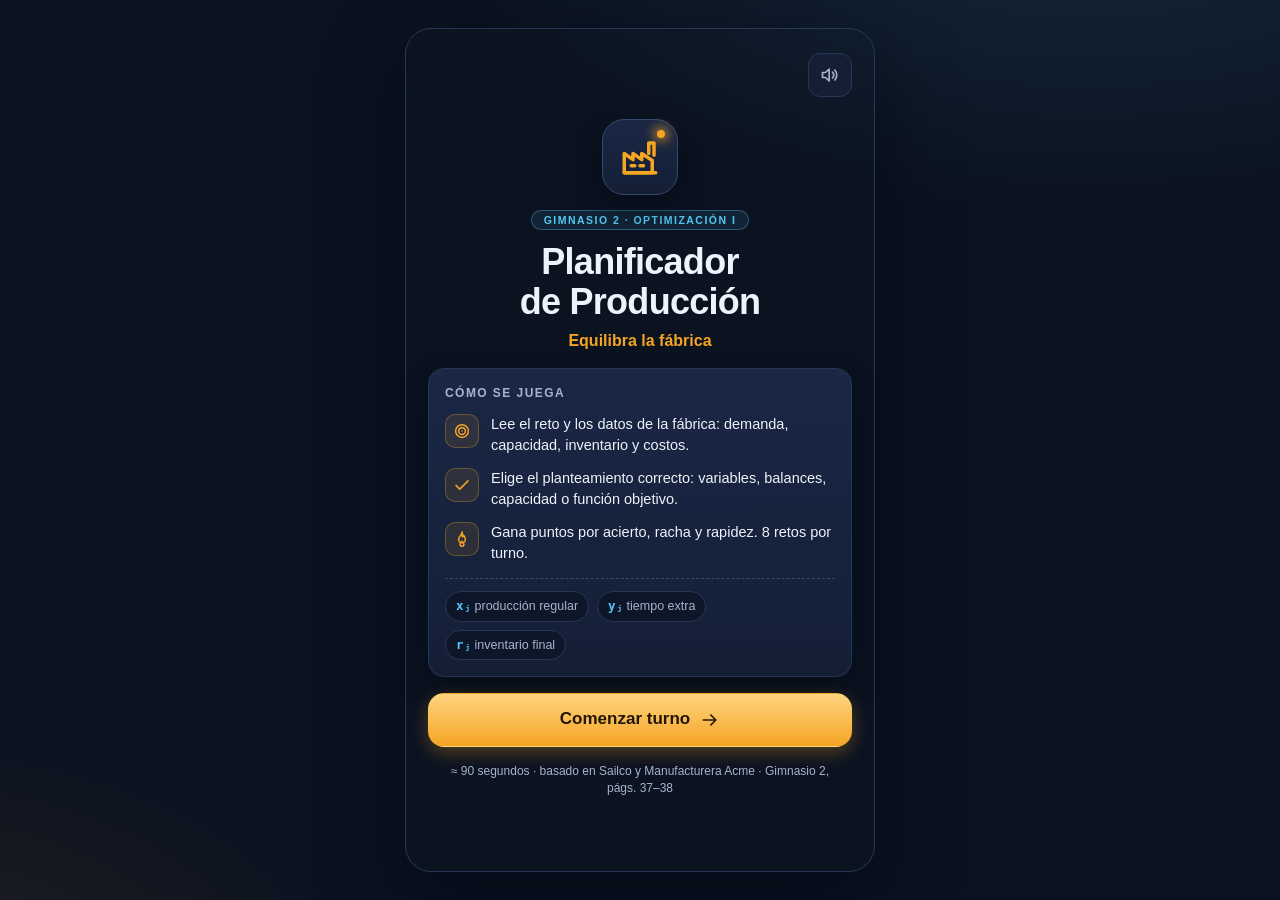
==== index.html @ 9deae7f7 "Planificador de Producción: microjuego del Gimnasio 2 (Sailco y Acme)" ====
<!DOCTYPE html>
<html lang="es">
<head>
  <meta charset="UTF-8" />
  <meta name="viewport" content="width=device-width, initial-scale=1.0, viewport-fit=cover" />
  <meta name="theme-color" content="#0b1220" />
  <meta name="description" content="Microjuego educativo de planeación de producción: equilibra la fábrica planteando variables, balances, capacidad y función objetivo. Gimnasio 2 · Optimización I." />
  <title>Planificador de Producción · Equilibra la fábrica</title>
  <link rel="icon" href="data:image/svg+xml,%3Csvg xmlns='http://www.w3.org/2000/svg' viewBox='0 0 24 24' fill='none' stroke='%23f5a524' stroke-width='2' stroke-linecap='round' stroke-linejoin='round'%3E%3Cpath d='M3 21V10l5 3.5V10l5 3.5V10l6 4v7z'/%3E%3Cpath d='M3 21h18'/%3E%3Cpath d='M17 10V4h3v7'/%3E%3C/svg%3E" />
  <link rel="stylesheet" href="styles.css" />
</head>
<body>

  <!-- ══════════ SPRITE DE ICONOS (SVG propio) ══════════ -->
  <svg xmlns="http://www.w3.org/2000/svg" style="display:none" aria-hidden="true">
    <symbol id="ic-fabrica" viewBox="0 0 24 24">
      <path d="M3 21V10l5 3.5V10l5 3.5V10l6 4v7z"/>
      <path d="M3 21h18"/>
      <path d="M17 10V4h3v7"/>
      <path d="M7 17h2M12 17h2"/>
    </symbol>
    <symbol id="ic-caja" viewBox="0 0 24 24">
      <path d="M21 8l-9-5-9 5v8l9 5 9-5V8z"/>
      <path d="M3 8l9 5 9-5"/>
      <path d="M12 13v8"/>
    </symbol>
    <symbol id="ic-camion" viewBox="0 0 24 24">
      <path d="M2 6h11v9H2z"/>
      <path d="M13 9h5l3 3.5V15h-8z"/>
      <circle cx="6.5" cy="17.5" r="1.8"/>
      <circle cx="16.5" cy="17.5" r="1.8"/>
    </symbol>
    <symbol id="ic-velocimetro" viewBox="0 0 24 24">
      <path d="M5 19a9 9 0 1 1 14 0"/>
      <path d="M12 13l4-4"/>
      <circle cx="12" cy="13" r="1.6"/>
    </symbol>
    <symbol id="ic-moneda" viewBox="0 0 24 24">
      <circle cx="12" cy="12" r="8"/>
      <path d="M12 7.5v9"/>
      <path d="M14.5 9.6c-.6-.8-1.5-1.3-2.5-1.3-1.4 0-2.5.8-2.5 1.8 0 2.6 5 1.4 5 4 0 1-1.1 1.8-2.5 1.8-1 0-1.9-.5-2.5-1.3"/>
    </symbol>
    <symbol id="ic-calendario" viewBox="0 0 24 24">
      <rect x="3" y="5" width="18" height="16" rx="2"/>
      <path d="M3 10h18M8 3v4M16 3v4"/>
    </symbol>
    <symbol id="ic-rayo" viewBox="0 0 24 24">
      <path d="M13 2L4.5 13.5H11L10 22l8.5-11.5H12L13 2z"/>
    </symbol>
    <symbol id="ic-tiempo" viewBox="0 0 24 24">
      <circle cx="12" cy="13.5" r="7.5"/>
      <path d="M12 13.5V9.5M10 2.5h4M12 2.5v3.5"/>
    </symbol>
    <symbol id="ic-sonido-on" viewBox="0 0 24 24">
      <path d="M11 5L6.5 9H3v6h3.5L11 19V5z"/>
      <path d="M15 8.6a5 5 0 0 1 0 6.8M17.8 6a9 9 0 0 1 0 12"/>
    </symbol>
    <symbol id="ic-sonido-off" viewBox="0 0 24 24">
      <path d="M11 5L6.5 9H3v6h3.5L11 19V5z"/>
      <path d="M16 9.5l5 5M21 9.5l-5 5"/>
    </symbol>
    <symbol id="ic-check" viewBox="0 0 24 24">
      <path d="M4 12.5l5 5L20 6.5"/>
    </symbol>
    <symbol id="ic-x" viewBox="0 0 24 24">
      <path d="M6 6l12 12M18 6L6 18"/>
    </symbol>
    <symbol id="ic-estrella" viewBox="0 0 24 24">
      <path d="M12 3l2.7 5.6 6.1.8-4.5 4.2 1.1 6-5.4-3-5.4 3 1.1-6L3.2 9.4l6.1-.8L12 3z"/>
    </symbol>
    <symbol id="ic-fuego" viewBox="0 0 24 24">
      <path d="M12 2.5c.8 3.8-4.5 5.6-4.5 10a4.5 4.5 0 0 0 9 0c0-2-1-3.6-2.1-5.2-.9 1.4-1.9 2-1.9 2s.6-4-.5-6.8z"/>
      <path d="M12 21.5a2.6 2.6 0 0 0 2.6-2.6c0-1.4-1.3-2.6-2.6-3.9-1.3 1.3-2.6 2.5-2.6 3.9A2.6 2.6 0 0 0 12 21.5z"/>
    </symbol>
    <symbol id="ic-trofeo" viewBox="0 0 24 24">
      <path d="M8 3h8v6a4 4 0 0 1-8 0V3z"/>
      <path d="M8 4.5H4.5a3.6 3.6 0 0 0 3.7 3.5M16 4.5h3.5a3.6 3.6 0 0 1-3.7 3.5"/>
      <path d="M12 13v3.5M8.5 20.5h7M10 16.5h4l.7 4H9.3l.7-4z"/>
    </symbol>
    <symbol id="ic-repetir" viewBox="0 0 24 24">
      <path d="M3.5 12a8.5 8.5 0 1 0 2.8-6.3"/>
      <path d="M3.5 4v5h5"/>
    </symbol>
    <symbol id="ic-flecha" viewBox="0 0 24 24">
      <path d="M4 12h14M13 6l6 6-6 6"/>
    </symbol>
    <symbol id="ic-diana" viewBox="0 0 24 24">
      <circle cx="12" cy="12" r="8.5"/>
      <circle cx="12" cy="12" r="4.5"/>
      <circle cx="12" cy="12" r="1" fill="currentColor" stroke="none"/>
    </symbol>
    <symbol id="ic-almacen" viewBox="0 0 24 24">
      <path d="M2 21V9l10-6 10 6v12"/>
      <path d="M2 21h20"/>
      <path d="M7 21v-7h10v7"/>
      <path d="M7 17h10"/>
    </symbol>
  </svg>

  <div class="app" id="app">

    <!-- ══════════ PANTALLA: INICIO ══════════ -->
    <section id="pantalla-inicio" class="pantalla" aria-label="Pantalla de inicio">
      <button id="btn-sonido-inicio" class="btn-sonido" aria-label="Activar o silenciar sonido" aria-pressed="true">
        <svg class="icono"><use href="#ic-sonido-on"/></svg>
      </button>

      <div class="inicio-cabecera">
        <div class="logo" aria-hidden="true">
          <svg class="icono logo-fabrica"><use href="#ic-fabrica"/></svg>
          <span class="logo-chispa" aria-hidden="true"></span>
        </div>
        <p class="cinta">GIMNASIO 2 · OPTIMIZACIÓN I</p>
        <h1>Planificador de&nbsp;Producción</h1>
        <p class="subtitulo">Equilibra la fábrica</p>
      </div>

      <div class="tarjeta reglas">
        <h2 class="tarjeta-titulo">Cómo se juega</h2>
        <ol class="pasos">
          <li>
            <span class="paso-icono" aria-hidden="true"><svg class="icono"><use href="#ic-diana"/></svg></span>
            <span>Lee el reto y los datos de la fábrica: demanda, capacidad, inventario y costos.</span>
          </li>
          <li>
            <span class="paso-icono" aria-hidden="true"><svg class="icono"><use href="#ic-check"/></svg></span>
            <span>Elige el planteamiento correcto: variables, balances, capacidad o función objetivo.</span>
          </li>
          <li>
            <span class="paso-icono" aria-hidden="true"><svg class="icono"><use href="#ic-fuego"/></svg></span>
            <span>Gana puntos por acierto, racha y rapidez. 8 retos por turno.</span>
          </li>
        </ol>
        <div class="leyenda" aria-label="Notación del modelo">
          <span class="leyenda-item"><b>xⱼ</b> producción regular</span>
          <span class="leyenda-item"><b>yⱼ</b> tiempo extra</span>
          <span class="leyenda-item"><b>rⱼ</b> inventario final</span>
        </div>
      </div>

      <button id="btn-comenzar" class="btn btn-primario">
        Comenzar turno
        <svg class="icono"><use href="#ic-flecha"/></svg>
      </button>
      <p class="nota-inicio">≈ 90 segundos · basado en Sailco y Manufacturera Acme · Gimnasio 2, págs. 37–38</p>
    </section>

    <!-- ══════════ PANTALLA: JUEGO ══════════ -->
    <section id="pantalla-juego" class="pantalla oculta" aria-label="Ronda de preguntas">
      <header class="barra">
        <div class="progreso" id="progreso" role="img" aria-label="Progreso de la partida"></div>
        <div class="metricas" aria-label="Marcador">
          <span class="metrica metrica-puntos" title="Puntos"><svg class="icono"><use href="#ic-moneda"/></svg><b id="m-puntos">0</b></span>
          <span class="metrica metrica-racha" title="Racha"><svg class="icono"><use href="#ic-fuego"/></svg><b id="m-racha">0</b></span>
          <span class="metrica metrica-tiempo" title="Tiempo"><svg class="icono"><use href="#ic-tiempo"/></svg><b id="m-tiempo">0:00</b></span>
        </div>
        <button id="btn-sonido" class="btn-sonido" aria-label="Activar o silenciar sonido" aria-pressed="true">
          <svg class="icono"><use href="#ic-sonido-on"/></svg>
        </button>
      </header>

      <!-- Escena de la fábrica -->
      <div class="escena" aria-hidden="true">
        <div class="escena-cielo">
          <svg class="fabrica" viewBox="0 0 100 78">
            <path class="fab-humo" d="M74 12c-2 2 2 4 0 6" />
            <rect class="fab-chimenea" x="71" y="14" width="7" height="18" rx="1"/>
            <path class="fab-cuerpo" d="M8 74V34l16 11V34l16 11V34l17 11v29z"/>
            <rect class="fab-puerta" x="16" y="58" width="10" height="16" rx="1"/>
            <rect class="fab-ventana" x="38" y="56" width="8" height="7" rx="1"/>
          </svg>
          <div class="cinta-transportadora">
            <div class="cinta-banda">
              <span class="caja-rodante caja-a"></span>
              <span class="caja-rodante caja-b"></span>
            </div>
          </div>
          <div class="almacen">
            <svg viewBox="0 0 100 78">
              <path class="alm-techo" d="M8 30L50 6l42 24"/>
              <path class="alm-cuerpo" d="M14 30h72v44H14z"/>
              <path class="alm-puerta" d="M26 74V44h48v30"/>
            </svg>
            <div class="almacen-cajas" id="almacen-cajas"></div>
            <span class="almacen-contador" id="almacen-contador">0</span>
          </div>
        </div>
        <div class="linea-tiempo" id="linea-tiempo"></div>
        <div class="chips" id="chips"></div>
      </div>

      <!-- Reto -->
      <main class="reto">
        <div class="reto-meta">
          <span class="reto-ronda" id="reto-ronda">Ronda 1 de 8</span>
          <span class="reto-tipo" id="reto-tipo">Variables</span>
        </div>
        <h2 class="pregunta" id="pregunta"></h2>
        <div class="opciones" id="opciones" role="group" aria-label="Opciones de respuesta"></div>
        <div class="feedback" id="feedback" aria-live="polite" hidden>
          <div class="feedback-icono" id="feedback-icono" aria-hidden="true"></div>
          <p class="feedback-texto" id="feedback-texto"></p>
          <button class="btn btn-siguiente" id="btn-siguiente">
            Siguiente
            <svg class="icono"><use href="#ic-flecha"/></svg>
          </button>
        </div>
      </main>
    </section>

    <!-- ══════════ PANTALLA: RESULTADO ══════════ -->
    <section id="pantalla-resultado" class="pantalla oculta" aria-label="Resultado de la partida">
      <div class="resultado-cabecera">
        <div class="trofeo" aria-hidden="true"><svg class="icono"><use href="#ic-trofeo"/></svg></div>
        <p class="cinta">TURNO COMPLETADO</p>
        <h2 class="resultado-titulo" id="resultado-titulo">Planificador en entrenamiento</h2>
      </div>

      <div class="marcador-final">
        <div class="puntaje-final">
          <span class="puntaje-numero" id="r-puntos">0</span>
          <span class="puntaje-etiqueta">puntos</span>
        </div>
        <div class="stats-final">
          <div class="stat"><svg class="icono"><use href="#ic-check"/></svg><b id="r-aciertos">0/8</b><span>aciertos</span></div>
          <div class="stat"><svg class="icono"><use href="#ic-fuego"/></svg><b id="r-racha">0</b><span>racha máx.</span></div>
          <div class="stat"><svg class="icono"><use href="#ic-tiempo"/></svg><b id="r-tiempo">0:00</b><span>tiempo</span></div>
        </div>
      </div>

      <div class="tarjeta repaso">
        <h3 class="tarjeta-titulo">Para recordar</h3>
        <p class="repaso-texto" id="repaso-texto"></p>
        <p class="repaso-formula" aria-label="Ecuación de balance">
          <span class="f f-larga">inventario anterior + producción = demanda + inventario final</span>
        </p>
      </div>

      <div class="acciones-finales">
        <button class="btn btn-primario" id="btn-repetir">
          <svg class="icono"><use href="#ic-repetir"/></svg>
          Jugar otra vez
        </button>
        <button class="btn btn-fantasma" id="btn-inicio">Volver al inicio</button>
      </div>
    </section>

  </div>

  <script src="data.js"></script>
  <script src="script.js"></script>
</body>
</html>
---- styles.css ----
/* ============================================================
   PLANIFICADOR DE PRODUCCIÓN — Hoja de estilos
   Mobile-first (390 × 844 de referencia) · tema "fábrica nocturna"
   ============================================================ */

:root {
  --bg: #0b1220;
  --bg-2: #0e1729;
  --panel: #141f36;
  --panel-2: #1a2745;
  --borde: #263755;
  --borde-fuerte: #35496e;
  --texto: #eef2fa;
  --texto-2: #a7b4cc;
  --ambar: #f5a524;
  --ambar-suave: #ffd47e;
  --cian: #53c6f5;
  --verde: #3ecf8e;
  --verde-oscuro: #0e3b2a;
  --rojo: #ff7a7a;
  --rojo-oscuro: #43181f;
  --radio: 16px;
  --radio-ch: 10px;
  --sombra: 0 10px 30px rgba(2, 6, 16, .45);
  --fuente: -apple-system, BlinkMacSystemFont, "Segoe UI", Roboto, "Helvetica Neue", Arial, sans-serif;
  --mono: ui-monospace, "SF Mono", SFMono-Regular, Menlo, Consolas, monospace;
}

* { box-sizing: border-box; margin: 0; padding: 0; }

html { height: 100%; }

body {
  min-height: 100dvh;
  font-family: var(--fuente);
  color: var(--texto);
  background:
    radial-gradient(1100px 500px at 85% -10%, rgba(83, 198, 245, .12), transparent 60%),
    radial-gradient(900px 480px at -10% 110%, rgba(245, 165, 36, .10), transparent 55%),
    var(--bg);
  -webkit-font-smoothing: antialiased;
  line-height: 1.45;
}

/* ---------- Contenedor de app (móvil primero) ---------- */
.app {
  width: 100%;
  max-width: 430px;
  margin: 0 auto;
  min-height: 100dvh;
  display: flex;
  flex-direction: column;
  padding: calc(env(safe-area-inset-top) + 10px) 16px calc(env(safe-area-inset-bottom) + 14px);
}

.pantalla { display: flex; flex-direction: column; flex: 1; gap: 14px; }
.oculta { display: none !important; }

/* ---------- Iconos ---------- */
.icono {
  width: 20px; height: 20px;
  fill: none; stroke: currentColor;
  stroke-width: 2; stroke-linecap: round; stroke-linejoin: round;
  flex: none;
}

/* ---------- Botones ---------- */
.btn {
  display: flex; align-items: center; justify-content: center; gap: 10px;
  width: 100%;
  min-height: 54px;
  padding: 12px 18px;
  font: 700 17px/1.2 var(--fuente);
  color: var(--texto);
  background: var(--panel-2);
  border: 1px solid var(--borde-fuerte);
  border-radius: var(--radio);
  cursor: pointer;
  transition: transform .12s ease, background .15s ease, border-color .15s ease;
}
.btn:active { transform: scale(.98); }

.btn-primario {
  background: linear-gradient(180deg, var(--ambar-suave), var(--ambar));
  border-color: transparent;
  color: #221604;
  box-shadow: 0 6px 18px rgba(245, 165, 36, .30);
}

.btn-fantasma {
  background: transparent;
  border-color: var(--borde-fuerte);
  color: var(--texto-2);
}

:focus-visible {
  outline: 3px solid var(--cian);
  outline-offset: 2px;
  border-radius: 6px;
}

/* ---------- Botón de sonido ---------- */
.btn-sonido {
  display: grid; place-items: center;
  width: 44px; height: 44px;
  color: var(--texto-2);
  background: var(--panel);
  border: 1px solid var(--borde);
  border-radius: 12px;
  cursor: pointer;
  flex: none;
}
.btn-sonido[aria-pressed="false"] { color: #6b7a95; }

/* ============================================================
   PANTALLA INICIO
   ============================================================ */
#pantalla-inicio { justify-content: center; gap: 16px; position: relative; }
#pantalla-inicio .btn-sonido { position: absolute; top: 2px; right: 0; }

.inicio-cabecera { text-align: center; padding-top: 18px; }

.logo {
  position: relative;
  display: grid; place-items: center;
  width: 76px; height: 76px;
  margin: 0 auto 12px;
  border-radius: 22px;
  color: var(--ambar);
  background: linear-gradient(180deg, var(--panel-2), var(--panel));
  border: 1px solid var(--borde-fuerte);
  box-shadow: var(--sombra);
}
.logo-fabrica { width: 42px; height: 42px; }
.logo-chispa {
  position: absolute; top: 10px; right: 12px;
  width: 8px; height: 8px; border-radius: 50%;
  background: var(--ambar);
  box-shadow: 0 0 12px 3px rgba(245, 165, 36, .8);
  animation: chispa 1.8s ease-in-out infinite;
}
@keyframes chispa { 0%, 100% { opacity: 1; } 50% { opacity: .25; } }

.cinta {
  display: inline-block;
  padding: 4px 12px;
  font: 800 10.5px/1 var(--fuente);
  letter-spacing: .14em;
  color: var(--cian);
  background: rgba(83, 198, 245, .10);
  border: 1px solid rgba(83, 198, 245, .35);
  border-radius: 999px;
  margin-bottom: 12px;
}

h1 {
  font-size: 31px;
  line-height: 1.12;
  letter-spacing: -.02em;
  font-weight: 800;
  text-wrap: balance;
}

.subtitulo {
  margin-top: 6px;
  font-size: 16px;
  font-weight: 600;
  color: var(--ambar);
}

.tarjeta {
  background: linear-gradient(180deg, var(--panel-2), var(--panel));
  border: 1px solid var(--borde);
  border-radius: var(--radio);
  padding: 16px;
  box-shadow: var(--sombra);
}

.tarjeta-titulo {
  font-size: 12px;
  font-weight: 800;
  letter-spacing: .12em;
  text-transform: uppercase;
  color: var(--texto-2);
  margin-bottom: 12px;
}

.pasos { list-style: none; display: flex; flex-direction: column; gap: 12px; }
.pasos li {
  display: flex; align-items: flex-start; gap: 12px;
  font-size: 14.5px; color: var(--texto);
}
.paso-icono {
  display: grid; place-items: center;
  width: 34px; height: 34px; flex: none;
  border-radius: 10px;
  color: var(--ambar);
  background: rgba(245, 165, 36, .10);
  border: 1px solid rgba(245, 165, 36, .30);
}
.paso-icono .icono { width: 18px; height: 18px; }

.leyenda {
  display: flex; flex-wrap: wrap; gap: 8px;
  margin-top: 14px; padding-top: 12px;
  border-top: 1px dashed var(--borde-fuerte);
}
.leyenda-item {
  font-size: 12.5px;
  color: var(--texto-2);
  background: var(--bg-2);
  border: 1px solid var(--borde);
  border-radius: 999px;
  padding: 5px 10px;
}
.leyenda-item b { color: var(--cian); font-family: var(--mono); font-weight: 700; }

.nota-inicio {
  text-align: center;
  font-size: 12px;
  color: var(--texto-2);
  padding: 0 8px;
}

/* ============================================================
   PANTALLA JUEGO
   ============================================================ */
#pantalla-juego { gap: 10px; }

.barra {
  display: flex; align-items: center; gap: 10px;
  min-height: 48px;
}

.progreso { display: flex; gap: 4px; flex: 1; min-width: 0; }
.progreso-dot {
  width: 11px; height: 11px;
  border-radius: 50%;
  background: var(--panel-2);
  border: 1.5px solid var(--borde-fuerte);
  transition: background .2s ease, border-color .2s ease, transform .2s ease;
}
.progreso-dot.actual { border-color: var(--ambar); transform: scale(1.25); }
.progreso-dot.ok { background: var(--verde); border-color: var(--verde); }
.progreso-dot.mal { background: var(--rojo); border-color: var(--rojo); }

.metricas { display: flex; gap: 5px; min-width: 0; }
.metrica {
  display: flex; align-items: center; gap: 3px;
  min-height: 30px;
  padding: 3px 6px;
  font-size: 12px;
  color: var(--texto);
  background: var(--panel);
  border: 1px solid var(--borde);
  border-radius: 999px;
  font-variant-numeric: tabular-nums;
}
.metrica .icono { width: 13px; height: 13px; }
.metrica-puntos { color: var(--ambar); }
.metrica-racha { color: var(--rojo); }
.metrica-tiempo { color: var(--cian); }

/* ---------- Escena de fábrica ---------- */
.escena { display: flex; flex-direction: column; gap: 8px; }

.escena-cielo {
  position: relative;
  display: flex; align-items: flex-end; gap: 8px;
  height: 108px;
  padding: 8px 10px 6px;
  border-radius: var(--radio);
  border: 1px solid var(--borde);
  background:
    linear-gradient(180deg, rgba(83, 198, 245, .07), rgba(245, 165, 36, .05) 60%, transparent),
    var(--bg-2);
  overflow: hidden;
}

.fabrica, .almacen { width: 88px; flex: none; position: relative; }
.fabrica svg, .almacen svg { display: block; width: 100%; height: auto; }

.fab-cuerpo { fill: #1c2a4a; stroke: var(--borde-fuerte); stroke-width: 1.5; }
.fab-chimenea { fill: #22335a; stroke: var(--borde-fuerte); stroke-width: 1.5; }
.fab-puerta { fill: var(--ambar); opacity: .85; }
.fab-ventana { fill: var(--cian); opacity: .8; }
.fab-humo { fill: none; stroke: #7f8fae; stroke-width: 2; opacity: .5; animation: humo 3s ease-in-out infinite; }
@keyframes humo { 0% { transform: translateY(2px); opacity: .5; } 50% { transform: translateY(-3px); opacity: .15; } 100% { transform: translateY(2px); opacity: .5; } }

.alm-techo { fill: none; stroke: var(--borde-fuerte); stroke-width: 2; }
.alm-cuerpo { fill: #1c2a4a; stroke: var(--borde-fuerte); stroke-width: 1.5; }
.alm-puerta { fill: #101b31; stroke: var(--borde-fuerte); stroke-width: 1.5; }

.almacen-cajas {
  position: absolute;
  left: 18%; bottom: 6%;
  width: 64%;
  display: grid;
  grid-template-columns: repeat(4, 1fr);
  gap: 2px;
}
.almacen-cajas .mini-caja {
  width: 100%; aspect-ratio: 1;
  background: linear-gradient(180deg, #d99a2b, #b57614);
  border: 1px solid #f0b95c;
  border-radius: 2.5px;
  animation: pop .3s ease;
}
@keyframes pop { 0% { transform: scale(.2); } 70% { transform: scale(1.15); } 100% { transform: scale(1); } }

.almacen-contador {
  position: absolute; top: 2px; right: 2px;
  min-width: 22px; height: 22px;
  display: grid; place-items: center;
  padding: 0 5px;
  font: 700 12px/1 var(--fuente);
  color: #221604;
  background: var(--ambar);
  border-radius: 999px;
}

.cinta-transportadora {
  flex: 1;
  align-self: flex-end;
  height: 34px;
  margin-bottom: 10px;
  display: flex; align-items: flex-end;
}
.cinta-banda {
  position: relative;
  width: 100%; height: 12px;
  border-radius: 999px;
  background:
    repeating-linear-gradient(90deg, #2c3d63 0 10px, #22304f 10px 20px);
  border: 1.5px solid var(--borde-fuerte);
  animation: banda 1.4s linear infinite;
}
@keyframes banda { to { background-position: 20px 0; } }

.caja-rodante {
  position: absolute;
  bottom: 100%; margin-bottom: 3px;
  width: 16px; height: 16px;
  background: linear-gradient(180deg, #d99a2b, #b57614);
  border: 1px solid #f0b95c;
  border-radius: 3px;
}
.caja-a { animation: rodar 5s linear infinite; }
.caja-b { animation: rodar 5s linear infinite 2.5s; }
@keyframes rodar {
  0% { left: -6%; opacity: 0; }
  8% { opacity: 1; }
  88% { opacity: 1; }
  100% { left: 100%; opacity: 0; }
}

/* ---------- Línea del tiempo ---------- */
.linea-tiempo {
  display: flex; gap: 5px;
  justify-content: center;
}
.periodo {
  flex: 1;
  min-width: 0;
  text-align: center;
  padding: 5px 2px;
  border-radius: var(--radio-ch);
  background: var(--panel);
  border: 1px solid var(--borde);
}
.periodo b { display: block; font-size: 10.5px; letter-spacing: .04em; color: var(--texto-2); }
.periodo span { display: block; font-size: 13px; font-weight: 700; color: var(--texto); font-variant-numeric: tabular-nums; }
.linea-tiempo.pegada .periodo { border-color: rgba(245, 165, 36, .4); }
.periodo-destacado { border-color: var(--ambar) !important; box-shadow: 0 0 0 1px var(--ambar) inset; }
.periodo-destacado b { color: var(--ambar); }

/* ---------- Chips de datos ---------- */
.chips { display: flex; flex-wrap: wrap; gap: 6px; }
.chip {
  display: flex; align-items: center; gap: 5px;
  min-height: 26px;
  padding: 3px 9px 3px 6px;
  font-size: 12px;
  color: var(--texto);
  background: var(--panel);
  border: 1px solid var(--borde);
  border-radius: 999px;
}
.chip .icono { width: 13px; height: 13px; color: var(--ambar); }
.chip span { color: var(--texto-2); }
.chip b { color: var(--texto); font-variant-numeric: tabular-nums; white-space: nowrap; }

/* ---------- Reto ---------- */
.reto {
  display: flex; flex-direction: column; gap: 10px;
  flex: 1;
}

.reto-meta {
  display: flex; align-items: center; justify-content: space-between; gap: 8px;
}
.reto-ronda { font-size: 12px; font-weight: 700; letter-spacing: .08em; text-transform: uppercase; color: var(--texto-2); }
.reto-tipo {
  font-size: 11.5px; font-weight: 800; letter-spacing: .06em; text-transform: uppercase;
  color: var(--cian);
  background: rgba(83, 198, 245, .10);
  border: 1px solid rgba(83, 198, 245, .35);
  border-radius: 999px;
  padding: 4px 10px;
}

.pregunta {
  font-size: 17px;
  line-height: 1.42;
  font-weight: 650;
  text-wrap: pretty;
}
.pregunta b { color: var(--ambar-suave); }

.opciones { display: flex; flex-direction: column; gap: 9px; }

.opcion {
  display: flex; align-items: center; gap: 12px;
  width: 100%;
  min-height: 54px;
  padding: 11px 13px;
  text-align: left;
  font: 500 15px/1.35 var(--fuente);
  color: var(--texto);
  background: var(--panel);
  border: 1.5px solid var(--borde-fuerte);
  border-radius: var(--radio);
  cursor: pointer;
  transition: transform .1s ease, border-color .15s ease, background .15s ease;
}
.opcion:active { transform: scale(.985); }
.opcion .letra {
  display: grid; place-items: center;
  width: 30px; height: 30px; flex: none;
  font: 800 14px/1 var(--fuente);
  color: var(--cian);
  background: rgba(83, 198, 245, .10);
  border: 1.5px solid rgba(83, 198, 245, .4);
  border-radius: 9px;
}
.opcion .opcion-texto { flex: 1; min-width: 0; overflow-wrap: break-word; }
.opcion .opcion-ico { width: 22px; height: 22px; flex: none; visibility: hidden; }
.opcion .f {
  display: block;
  font-family: var(--mono);
  font-size: 13.5px;
  letter-spacing: -.01em;
}
.opcion.correcta {
  border-color: var(--verde);
  background: var(--verde-oscuro);
}
.opcion.correcta .letra { color: var(--verde); border-color: var(--verde); background: rgba(62, 207, 142, .12); }
.opcion.incorrecta {
  border-color: var(--rojo);
  background: var(--rojo-oscuro);
  animation: sacudir .35s ease;
}
.opcion.incorrecta .letra { color: var(--rojo); border-color: var(--rojo); background: rgba(255, 122, 122, .12); }
.opcion:disabled { cursor: default; opacity: .92; }
.opcion.atenuada { opacity: .55; }

@keyframes sacudir {
  0%, 100% { transform: translateX(0); }
  25% { transform: translateX(-5px); }
  75% { transform: translateX(5px); }
}

/* ---------- Feedback ---------- */
.feedback {
  display: flex; flex-wrap: wrap; align-items: center; gap: 10px;
  padding: 12px;
  border-radius: var(--radio);
  border: 1.5px solid var(--borde-fuerte);
  background: var(--panel);
  animation: subir .25s ease;
}
.feedback.acierto { border-color: var(--verde); background: var(--verde-oscuro); }
.feedback.fallo { border-color: var(--rojo); background: var(--rojo-oscuro); }

@keyframes subir { from { opacity: 0; transform: translateY(8px); } to { opacity: 1; transform: none; } }

.feedback-icono { display: grid; place-items: center; width: 34px; height: 34px; flex: none; border-radius: 50%; }
.feedback.acierto .feedback-icono { color: var(--verde); background: rgba(62, 207, 142, .15); }
.feedback.fallo .feedback-icono { color: var(--rojo); background: rgba(255, 122, 122, .15); }
.feedback-icono .icono { width: 19px; height: 19px; }

.feedback-texto {
  flex: 1 1 180px;
  min-width: 0;
  font-size: 13.5px;
  line-height: 1.4;
}

.btn-siguiente {
  flex-basis: 100%;
  min-height: 50px;
}

/* ============================================================
   PANTALLA RESULTADO
   ============================================================ */
#pantalla-resultado { justify-content: center; gap: 16px; text-align: center; }

.resultado-cabecera { display: flex; flex-direction: column; align-items: center; gap: 10px; }
.trofeo {
  display: grid; place-items: center;
  width: 78px; height: 78px;
  color: var(--ambar);
  background: linear-gradient(180deg, var(--panel-2), var(--panel));
  border: 1px solid var(--borde-fuerte);
  border-radius: 50%;
  box-shadow: 0 0 34px rgba(245, 165, 36, .25);
}
.trofeo .icono { width: 40px; height: 40px; }
.resultado-titulo { font-size: 24px; font-weight: 800; letter-spacing: -.01em; text-wrap: balance; }

.marcador-final {
  background: linear-gradient(180deg, var(--panel-2), var(--panel));
  border: 1px solid var(--borde);
  border-radius: var(--radio);
  padding: 18px 16px;
  box-shadow: var(--sombra);
}
.puntaje-final { display: flex; flex-direction: column; margin-bottom: 14px; }
.puntaje-numero { font-size: 46px; font-weight: 800; color: var(--ambar); line-height: 1; font-variant-numeric: tabular-nums; }
.puntaje-etiqueta { font-size: 12px; letter-spacing: .12em; text-transform: uppercase; color: var(--texto-2); margin-top: 4px; }

.stats-final { display: grid; grid-template-columns: repeat(3, 1fr); gap: 8px; }
.stat {
  display: flex; flex-direction: column; align-items: center; gap: 2px;
  padding: 10px 4px;
  background: var(--bg-2);
  border: 1px solid var(--borde);
  border-radius: var(--radio-ch);
  font-size: 12px; color: var(--texto-2);
}
.stat .icono { width: 16px; height: 16px; color: var(--cian); margin-bottom: 2px; }
.stat b { font-size: 17px; color: var(--texto); font-variant-numeric: tabular-nums; }

.repaso { text-align: left; }
.repaso-texto { font-size: 14px; color: var(--texto); margin-bottom: 10px; }
.repaso-formula .f {
  display: block;
  font-family: var(--mono);
  font-size: 12.5px;
  line-height: 1.5;
  color: var(--ambar-suave);
  background: var(--bg-2);
  border: 1px dashed var(--borde-fuerte);
  border-radius: var(--radio-ch);
  padding: 9px 11px;
}

.acciones-finales { display: flex; flex-direction: column; gap: 9px; }

/* ---------- Confeti sutil ---------- */
.confeti {
  position: fixed;
  top: -12px;
  width: 8px; height: 14px;
  border-radius: 2px;
  opacity: 0;
  z-index: 5;
  pointer-events: none;
  animation: caer linear forwards;
}
@keyframes caer {
  0% { transform: translateY(0) rotate(0deg); opacity: 1; }
  100% { transform: translateY(105dvh) rotate(540deg); opacity: 0; }
}

/* ============================================================
   ESCRITORIO
   ============================================================ */
@media (min-width: 768px) {
  body { padding: 28px 0; }
  .app {
    max-width: 470px;
    min-height: calc(100dvh - 56px);
    border: 1px solid var(--borde);
    border-radius: 26px;
    padding: 22px 22px 24px;
    box-shadow: 0 30px 80px rgba(2, 6, 16, .55);
  }
  h1 { font-size: 36px; }
  .escena-cielo { height: 122px; }
  .fabrica, .almacen { width: 100px; }
}

/* ============================================================
   ACCESIBILIDAD · movimiento reducido
   ============================================================ */
@media (prefers-reduced-motion: reduce) {
  *, *::before, *::after {
    animation-duration: .01ms !important;
    animation-iteration-count: 1 !important;
    transition-duration: .01ms !important;
  }
  .caja-rodante, .fab-humo { animation: none !important; }
  .confeti { display: none !important; }
}
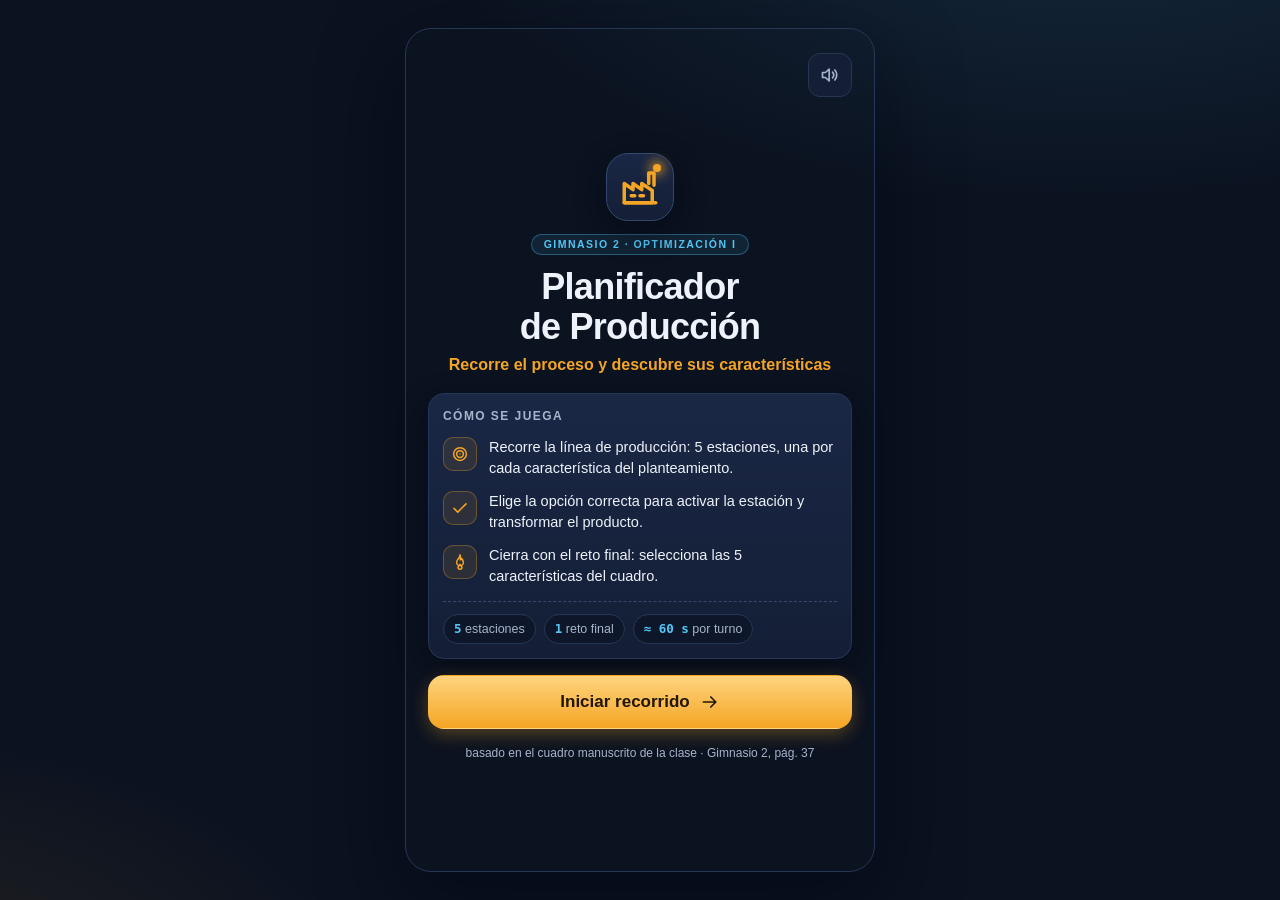
==== commit 9b5b5e37: "Corrección pedagógica: juego enfocado en las 5 características del cuadro (pág. 37)" ====
--- a/index.html
+++ b/index.html
@@ -112,7 +112,7 @@
         </div>
         <p class="cinta">GIMNASIO 2 · OPTIMIZACIÓN I</p>
         <h1>Planificador de&nbsp;Producción</h1>
-        <p class="subtitulo">Equilibra la fábrica</p>
+        <p class="subtitulo">Recorre el proceso y descubre sus características</p>
       </div>
 
       <div class="tarjeta reglas">
@@ -120,29 +120,29 @@
         <ol class="pasos">
           <li>
             <span class="paso-icono" aria-hidden="true"><svg class="icono"><use href="#ic-diana"/></svg></span>
-            <span>Lee el reto y los datos de la fábrica: demanda, capacidad, inventario y costos.</span>
+            <span>Recorre la línea de producción: 5 estaciones, una por cada característica del planteamiento.</span>
           </li>
           <li>
             <span class="paso-icono" aria-hidden="true"><svg class="icono"><use href="#ic-check"/></svg></span>
-            <span>Elige el planteamiento correcto: variables, balances, capacidad o función objetivo.</span>
+            <span>Elige la opción correcta para activar la estación y transformar el producto.</span>
           </li>
           <li>
             <span class="paso-icono" aria-hidden="true"><svg class="icono"><use href="#ic-fuego"/></svg></span>
-            <span>Gana puntos por acierto, racha y rapidez. 8 retos por turno.</span>
+            <span>Cierra con el reto final: selecciona las 5 características del cuadro.</span>
           </li>
         </ol>
-        <div class="leyenda" aria-label="Notación del modelo">
-          <span class="leyenda-item"><b>xⱼ</b> producción regular</span>
-          <span class="leyenda-item"><b>yⱼ</b> tiempo extra</span>
-          <span class="leyenda-item"><b>rⱼ</b> inventario final</span>
+        <div class="leyenda" aria-label="Contenido de la partida">
+          <span class="leyenda-item"><b>5</b> estaciones</span>
+          <span class="leyenda-item"><b>1</b> reto final</span>
+          <span class="leyenda-item"><b>≈ 60 s</b> por turno</span>
         </div>
       </div>
 
       <button id="btn-comenzar" class="btn btn-primario">
-        Comenzar turno
+        Iniciar recorrido
         <svg class="icono"><use href="#ic-flecha"/></svg>
       </button>
-      <p class="nota-inicio">≈ 90 segundos · basado en Sailco y Manufacturera Acme · Gimnasio 2, págs. 37–38</p>
+      <p class="nota-inicio">basado en el cuadro manuscrito de la clase · Gimnasio 2, pág. 37</p>
     </section>
 
     <!-- ══════════ PANTALLA: JUEGO ══════════ -->
@@ -185,18 +185,30 @@
             <span class="almacen-contador" id="almacen-contador">0</span>
           </div>
         </div>
-        <div class="linea-tiempo" id="linea-tiempo"></div>
+        <div class="linea-estaciones" id="estaciones" role="img" aria-label="Línea de producción con 5 estaciones"></div>
         <div class="chips" id="chips"></div>
       </div>
 
       <!-- Reto -->
       <main class="reto">
         <div class="reto-meta">
-          <span class="reto-ronda" id="reto-ronda">Ronda 1 de 8</span>
-          <span class="reto-tipo" id="reto-tipo">Variables</span>
+          <span class="reto-ronda" id="reto-ronda">Estación 1 de 5</span>
+          <span class="reto-tipo" id="reto-tipo">Transformación</span>
         </div>
         <h2 class="pregunta" id="pregunta"></h2>
         <div class="opciones" id="opciones" role="group" aria-label="Opciones de respuesta"></div>
+
+        <!-- Reto final: memoria del cuadro -->
+        <div id="reto-final" hidden>
+          <h3 class="cuadro-titulo" id="cuadro-titulo">PLANTEAMIENTO DE PROCESO DE PRODUCCIÓN</h3>
+          <p class="cuadro-instr" id="cuadro-instr"></p>
+          <div class="tarjetas" id="tarjetas" role="group" aria-label="Tarjetas de características"></div>
+          <button class="btn btn-primario" id="btn-confirmar" disabled>
+            Confirmar selección
+            <svg class="icono"><use href="#ic-check"/></svg>
+          </button>
+        </div>
+
         <div class="feedback" id="feedback" aria-live="polite" hidden>
           <div class="feedback-icono" id="feedback-icono" aria-hidden="true"></div>
           <p class="feedback-texto" id="feedback-texto"></p>
@@ -212,8 +224,9 @@
     <section id="pantalla-resultado" class="pantalla oculta" aria-label="Resultado de la partida">
       <div class="resultado-cabecera">
         <div class="trofeo" aria-hidden="true"><svg class="icono"><use href="#ic-trofeo"/></svg></div>
-        <p class="cinta">TURNO COMPLETADO</p>
-        <h2 class="resultado-titulo" id="resultado-titulo">Planificador en entrenamiento</h2>
+        <p class="cinta cinta-exito">¡PROCESO COMPLETADO!</p>
+        <h2 class="resultado-titulo" id="resultado-titulo">Proceso dominado</h2>
+        <p class="resultado-sub" id="resultado-sub"></p>
       </div>
 
       <div class="marcador-final">
@@ -222,18 +235,16 @@
           <span class="puntaje-etiqueta">puntos</span>
         </div>
         <div class="stats-final">
-          <div class="stat"><svg class="icono"><use href="#ic-check"/></svg><b id="r-aciertos">0/8</b><span>aciertos</span></div>
+          <div class="stat"><svg class="icono"><use href="#ic-check"/></svg><b id="r-aciertos">0/6</b><span>aciertos</span></div>
           <div class="stat"><svg class="icono"><use href="#ic-fuego"/></svg><b id="r-racha">0</b><span>racha máx.</span></div>
           <div class="stat"><svg class="icono"><use href="#ic-tiempo"/></svg><b id="r-tiempo">0:00</b><span>tiempo</span></div>
         </div>
       </div>
 
       <div class="tarjeta repaso">
-        <h3 class="tarjeta-titulo">Para recordar</h3>
-        <p class="repaso-texto" id="repaso-texto"></p>
-        <p class="repaso-formula" aria-label="Ecuación de balance">
-          <span class="f f-larga">inventario anterior + producción = demanda + inventario final</span>
-        </p>
+        <h3 class="tarjeta-titulo">El cuadro que sabes llenar</h3>
+        <p class="cuadro-centro">Planteamiento de Proceso de Producción</p>
+        <ul class="cuadro-lista" id="cuadro-lista"></ul>
       </div>
 
       <div class="acciones-finales">
--- a/styles.css
+++ b/styles.css
@@ -28,6 +28,8 @@
 
 * { box-sizing: border-box; margin: 0; padding: 0; }
 
+[hidden] { display: none !important; }
+
 html { height: 100%; }
 
 body {
@@ -123,8 +125,8 @@
 .logo {
   position: relative;
   display: grid; place-items: center;
-  width: 76px; height: 76px;
-  margin: 0 auto 12px;
+  width: 68px; height: 68px;
+  margin: 0 auto 10px;
   border-radius: 22px;
   color: var(--ambar);
   background: linear-gradient(180deg, var(--panel-2), var(--panel));
@@ -152,6 +154,11 @@
   border-radius: 999px;
   margin-bottom: 12px;
 }
+.cinta-exito {
+  color: var(--verde);
+  background: rgba(62, 207, 142, .10);
+  border-color: rgba(62, 207, 142, .4);
+}
 
 h1 {
   font-size: 31px;
@@ -172,7 +179,7 @@
   background: linear-gradient(180deg, var(--panel-2), var(--panel));
   border: 1px solid var(--borde);
   border-radius: var(--radio);
-  padding: 16px;
+  padding: 14px;
   box-shadow: var(--sombra);
 }
 
@@ -225,11 +232,11 @@
 /* ============================================================
    PANTALLA JUEGO
    ============================================================ */
-#pantalla-juego { gap: 10px; }
+#pantalla-juego { gap: 8px; }
 
 .barra {
   display: flex; align-items: center; gap: 10px;
-  min-height: 48px;
+  min-height: 44px;
 }
 
 .progreso { display: flex; gap: 4px; flex: 1; min-width: 0; }
@@ -262,12 +269,12 @@
 .metrica-tiempo { color: var(--cian); }
 
 /* ---------- Escena de fábrica ---------- */
-.escena { display: flex; flex-direction: column; gap: 8px; }
+.escena { display: flex; flex-direction: column; gap: 6px; }
 
 .escena-cielo {
   position: relative;
   display: flex; align-items: flex-end; gap: 8px;
-  height: 108px;
+  height: 98px;
   padding: 8px 10px 6px;
   border-radius: var(--radio);
   border: 1px solid var(--borde);
@@ -354,25 +361,72 @@
   100% { left: 100%; opacity: 0; }
 }
 
-/* ---------- Línea del tiempo ---------- */
-.linea-tiempo {
-  display: flex; gap: 5px;
+/* ---------- Línea de estaciones ---------- */
+.linea-estaciones {
+  display: flex;
+  align-items: center;
   justify-content: center;
-}
-.periodo {
-  flex: 1;
-  min-width: 0;
+  gap: 5px;
+}
+.estacion-extremo {
+  font: 800 8.5px/1.15 var(--fuente);
+  letter-spacing: .08em;
+  text-transform: uppercase;
+  color: var(--texto-2);
   text-align: center;
-  padding: 5px 2px;
-  border-radius: var(--radio-ch);
-  background: var(--panel);
-  border: 1px solid var(--borde);
-}
-.periodo b { display: block; font-size: 10.5px; letter-spacing: .04em; color: var(--texto-2); }
-.periodo span { display: block; font-size: 13px; font-weight: 700; color: var(--texto); font-variant-numeric: tabular-nums; }
-.linea-tiempo.pegada .periodo { border-color: rgba(245, 165, 36, .4); }
-.periodo-destacado { border-color: var(--ambar) !important; box-shadow: 0 0 0 1px var(--ambar) inset; }
-.periodo-destacado b { color: var(--ambar); }
+  flex: none;
+}
+.estacion-nodo {
+  display: grid; place-items: center;
+  width: 30px; height: 30px;
+  flex: none;
+  border-radius: 50%;
+  background: var(--panel-2);
+  border: 1.5px solid var(--borde-fuerte);
+  font: 800 13px/1 var(--fuente);
+  color: var(--texto-2);
+  transition: transform .2s ease, border-color .2s ease, background .2s ease;
+}
+.estacion-nodo.actual {
+  border-color: var(--ambar);
+  color: var(--ambar);
+  transform: scale(1.18);
+  box-shadow: 0 0 12px rgba(245, 165, 36, .45);
+}
+.estacion-nodo.ok {
+  background: var(--verde);
+  border-color: var(--verde);
+  color: #06251a;
+}
+.estacion-nodo.mal {
+  background: var(--rojo);
+  border-color: var(--rojo);
+  color: #3d0d12;
+}
+.estacion-flecha {
+  width: 12px; height: 2px;
+  flex: none;
+  border-radius: 2px;
+  background: linear-gradient(90deg, var(--borde-fuerte), var(--ambar));
+  position: relative;
+}
+.estacion-flecha::after {
+  content: '';
+  position: absolute;
+  right: -1px; top: -3px;
+  border: 4px solid transparent;
+  border-left-color: var(--ambar);
+  border-right: 0;
+}
+
+/* El producto se transforma con cada acierto */
+.escena[data-nivel="2"] .caja-rodante { filter: saturate(1.35) brightness(1.08); }
+.escena[data-nivel="3"] .caja-rodante { filter: saturate(1.6) brightness(1.16) hue-rotate(-12deg); }
+.escena[data-nivel="4"] .caja-rodante { filter: saturate(1.9) brightness(1.24) hue-rotate(-20deg); }
+.escena[data-nivel="5"] .caja-rodante {
+  filter: saturate(2.2) brightness(1.35);
+  box-shadow: 0 0 14px rgba(245, 165, 36, .75);
+}
 
 /* ---------- Chips de datos ---------- */
 .chips { display: flex; flex-wrap: wrap; gap: 6px; }
@@ -392,7 +446,7 @@
 
 /* ---------- Reto ---------- */
 .reto {
-  display: flex; flex-direction: column; gap: 10px;
+  display: flex; flex-direction: column; gap: 8px;
   flex: 1;
 }
 
@@ -417,7 +471,7 @@
 }
 .pregunta b { color: var(--ambar-suave); }
 
-.opciones { display: flex; flex-direction: column; gap: 9px; }
+.opciones { display: flex; flex-direction: column; gap: 8px; }
 
 .opcion {
   display: flex; align-items: center; gap: 12px;
@@ -471,10 +525,66 @@
   75% { transform: translateX(5px); }
 }
 
+/* ---------- Reto final: memoria del cuadro ---------- */
+#reto-final { display: flex; flex-direction: column; gap: 10px; }
+.cuadro-titulo {
+  font: 800 15px/1.3 var(--fuente);
+  letter-spacing: .04em;
+  text-align: center;
+  color: var(--ambar);
+  text-wrap: balance;
+}
+.cuadro-instr {
+  text-align: center;
+  font-size: 13px;
+  color: var(--texto-2);
+}
+
+.tarjetas { display: flex; flex-direction: column; gap: 7px; }
+.tarjeta-cara {
+  display: flex; align-items: center; gap: 10px;
+  width: 100%;
+  min-height: 46px;
+  padding: 8px 11px;
+  text-align: left;
+  font: 500 13.5px/1.35 var(--fuente);
+  color: var(--texto);
+  background: var(--panel);
+  border: 1.5px solid var(--borde-fuerte);
+  border-radius: var(--radio-ch);
+  cursor: pointer;
+  transition: transform .1s ease, border-color .15s ease, background .15s ease;
+}
+.tarjeta-cara:active { transform: scale(.985); }
+.tarjeta-ico { width: 18px; height: 18px; flex: none; visibility: hidden; }
+.tarjeta-cara.elegida {
+  border-color: var(--ambar);
+  background: rgba(245, 165, 36, .12);
+}
+.tarjeta-cara.elegida .tarjeta-ico { visibility: visible; color: var(--ambar); }
+.tarjeta-cara.correcta {
+  border-color: var(--verde);
+  background: var(--verde-oscuro);
+}
+.tarjeta-cara.correcta .tarjeta-ico { visibility: visible; color: var(--verde); }
+.tarjeta-cara.incorrecta {
+  border-color: var(--rojo);
+  background: var(--rojo-oscuro);
+  animation: sacudir .35s ease;
+}
+.tarjeta-cara.pendiente {
+  border-style: dashed;
+  border-color: var(--ambar);
+  opacity: .8;
+}
+.tarjeta-cara:disabled { cursor: default; opacity: .92; }
+
+#btn-confirmar { flex: none; }
+
 /* ---------- Feedback ---------- */
 .feedback {
   display: flex; flex-wrap: wrap; align-items: center; gap: 10px;
-  padding: 12px;
+  padding: 10px;
   border-radius: var(--radio);
   border: 1.5px solid var(--borde-fuerte);
   background: var(--panel);
@@ -499,65 +609,85 @@
 
 .btn-siguiente {
   flex-basis: 100%;
-  min-height: 50px;
+  min-height: 48px;
 }
 
 /* ============================================================
    PANTALLA RESULTADO
    ============================================================ */
-#pantalla-resultado { justify-content: center; gap: 16px; text-align: center; }
-
-.resultado-cabecera { display: flex; flex-direction: column; align-items: center; gap: 10px; }
+#pantalla-resultado { justify-content: center; gap: 12px; text-align: center; }
+
+.resultado-cabecera { display: flex; flex-direction: column; align-items: center; gap: 8px; }
+.resultado-cabecera .cinta { margin-bottom: 0; }
 .trofeo {
   display: grid; place-items: center;
-  width: 78px; height: 78px;
+  width: 64px; height: 64px;
   color: var(--ambar);
   background: linear-gradient(180deg, var(--panel-2), var(--panel));
   border: 1px solid var(--borde-fuerte);
   border-radius: 50%;
   box-shadow: 0 0 34px rgba(245, 165, 36, .25);
 }
-.trofeo .icono { width: 40px; height: 40px; }
-.resultado-titulo { font-size: 24px; font-weight: 800; letter-spacing: -.01em; text-wrap: balance; }
+.trofeo .icono { width: 32px; height: 32px; }
+.resultado-titulo { font-size: 21px; font-weight: 800; letter-spacing: -.01em; text-wrap: balance; }
+.resultado-sub {
+  font-size: 14px;
+  color: var(--texto-2);
+  max-width: 300px;
+  text-wrap: pretty;
+}
 
 .marcador-final {
   background: linear-gradient(180deg, var(--panel-2), var(--panel));
   border: 1px solid var(--borde);
   border-radius: var(--radio);
-  padding: 18px 16px;
+  padding: 14px;
   box-shadow: var(--sombra);
 }
-.puntaje-final { display: flex; flex-direction: column; margin-bottom: 14px; }
-.puntaje-numero { font-size: 46px; font-weight: 800; color: var(--ambar); line-height: 1; font-variant-numeric: tabular-nums; }
+.puntaje-final { display: flex; flex-direction: column; margin-bottom: 10px; }
+.puntaje-numero { font-size: 40px; font-weight: 800; color: var(--ambar); line-height: 1; font-variant-numeric: tabular-nums; }
 .puntaje-etiqueta { font-size: 12px; letter-spacing: .12em; text-transform: uppercase; color: var(--texto-2); margin-top: 4px; }
 
-.stats-final { display: grid; grid-template-columns: repeat(3, 1fr); gap: 8px; }
+.stats-final { display: grid; grid-template-columns: repeat(3, 1fr); gap: 7px; }
 .stat {
   display: flex; flex-direction: column; align-items: center; gap: 2px;
-  padding: 10px 4px;
+  padding: 8px 4px;
   background: var(--bg-2);
   border: 1px solid var(--borde);
   border-radius: var(--radio-ch);
   font-size: 12px; color: var(--texto-2);
 }
 .stat .icono { width: 16px; height: 16px; color: var(--cian); margin-bottom: 2px; }
-.stat b { font-size: 17px; color: var(--texto); font-variant-numeric: tabular-nums; }
+.stat b { font-size: 16px; color: var(--texto); font-variant-numeric: tabular-nums; }
 
 .repaso { text-align: left; }
-.repaso-texto { font-size: 14px; color: var(--texto); margin-bottom: 10px; }
-.repaso-formula .f {
-  display: block;
-  font-family: var(--mono);
-  font-size: 12.5px;
-  line-height: 1.5;
-  color: var(--ambar-suave);
+.cuadro-centro {
+  font: 800 14.5px/1.35 var(--fuente);
+  color: var(--texto);
+  text-align: center;
+  padding: 8px 12px;
+  margin-bottom: 8px;
   background: var(--bg-2);
-  border: 1px dashed var(--borde-fuerte);
+  border: 1.5px solid var(--ambar);
   border-radius: var(--radio-ch);
-  padding: 9px 11px;
-}
-
-.acciones-finales { display: flex; flex-direction: column; gap: 9px; }
+  text-wrap: balance;
+}
+.cuadro-lista { list-style: none; display: flex; flex-direction: column; gap: 7px; }
+.cuadro-lista li {
+  position: relative;
+  padding-left: 24px;
+  font-size: 13.5px;
+  line-height: 1.35;
+}
+.cuadro-lista li::before {
+  content: '•';
+  position: absolute;
+  left: 9px;
+  color: var(--ambar);
+  font-weight: 800;
+}
+
+.acciones-finales { display: flex; flex-direction: column; gap: 8px; }
 
 /* ---------- Confeti sutil ---------- */
 .confeti {
